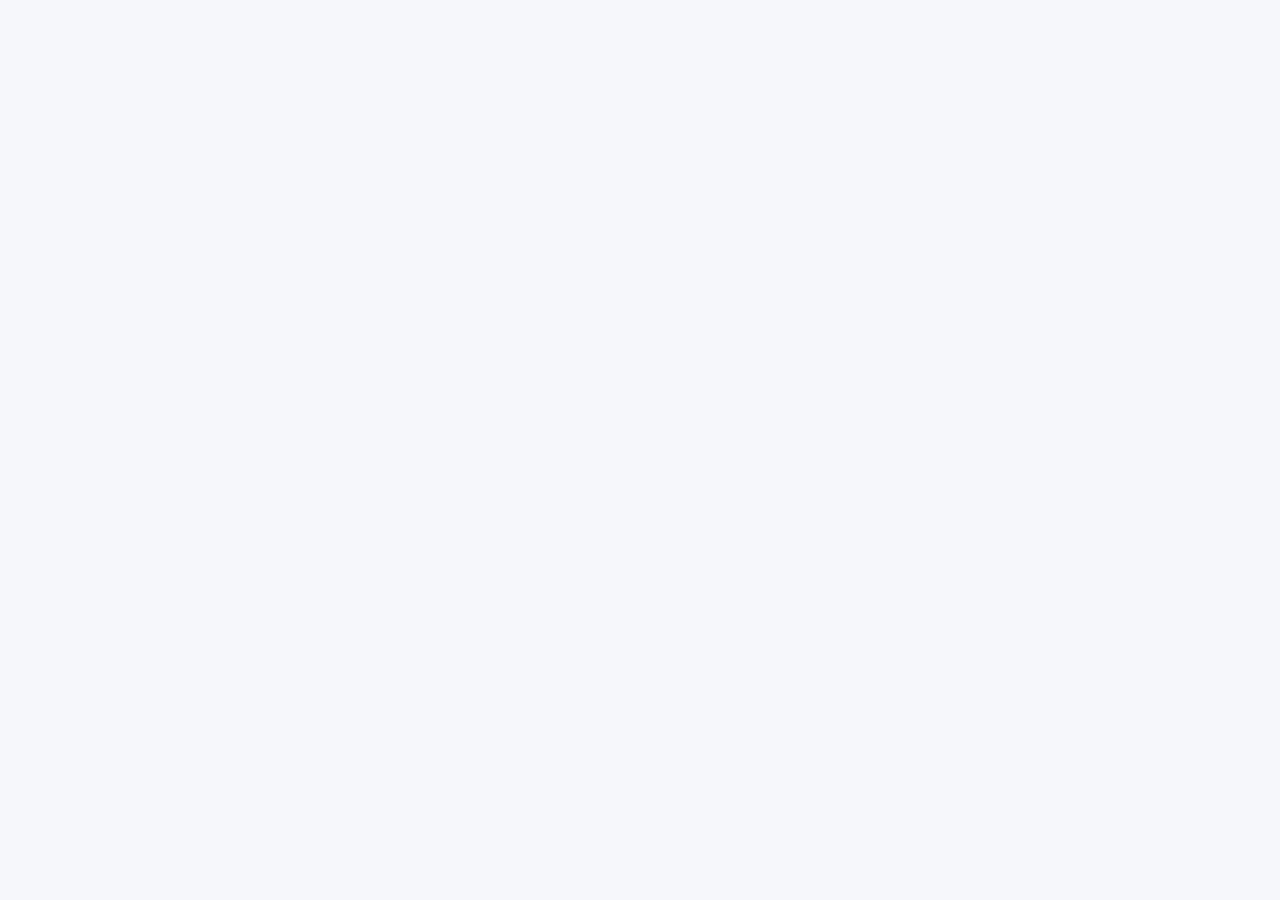
==== rw.html @ 8a46444a "Add Reading and Writing course" ====
<!doctype html>
<html lang="ru"><head>
<meta charset="utf-8"><meta name="viewport" content="width=device-width,initial-scale=1">
<meta name="theme-color" content="#0e1830">
<meta name="description" content="Reading & Writing для digital SAT с нуля: 12 навыков, задания на английском, объяснения на родном языке и два тренировочных модуля.">
<title>SAT Start — Reading & Writing</title>
<link rel="stylesheet" href="./rw.css">
</head><body><div id="rw-app"></div>
<script src="./rw-data.js" defer></script><script src="./rw.js" defer></script>
</body></html>
---- rw.css ----
@import url('https://fonts.googleapis.com/css2?family=DM+Sans:wght@400;500;600;700;800&family=Manrope:wght@400;500;600;700;800&display=swap');
:root{font-family:'DM Sans',Arial,sans-serif;color:#16213b;background:#f5f7fb;font-synthesis:none}
*{box-sizing:border-box}body{margin:0}button,select{font:inherit}button{cursor:pointer}a{color:inherit}
.layout{min-height:100vh;display:grid;grid-template-columns:244px minmax(0,1fr)}
.side{background:#0e1830;color:white;padding:26px 18px;display:flex;flex-direction:column;gap:26px}
.logo{font:800 23px Manrope,sans-serif;text-decoration:none;letter-spacing:-1px;display:flex;align-items:center;gap:10px}
.logo i{display:inline-grid;place-items:center;width:34px;height:34px;border-radius:12px;background:#7358ee;font-style:normal}
.nav{display:grid;gap:8px}.nav a,.nav button{border:0;background:transparent;color:#bbc5df;text-decoration:none;text-align:left;padding:13px 14px;border-radius:12px;font-weight:700}.nav .active,.nav a:hover,.nav button:hover{background:#27375c;color:white}
.side-note{margin-top:auto;color:#a8b4ce;font-size:13px;line-height:1.55;border-top:1px solid #33415e;padding-top:18px}
.main{max-width:1220px;width:100%;margin:auto;padding:28px 38px 60px}.top{display:flex;align-items:center;justify-content:space-between;gap:20px;margin-bottom:24px}.eyebrow,.tag{font-size:11px;letter-spacing:2px;text-transform:uppercase;font-weight:800;color:#765de6}.top select{background:white;border:1px solid #d9ddea;border-radius:12px;padding:10px 12px;color:#253354}
.hero{background:radial-gradient(circle at 84% 20%,#6e68d8 0,#323b8a 24%,#151d44 65%,#111831);color:white;border-radius:27px;padding:42px;position:relative;overflow:hidden;min-height:254px}.hero h1{font:800 clamp(32px,4vw,52px) Manrope,sans-serif;letter-spacing:-2px;line-height:1.13;margin:14px 0}.hero p{max-width:670px;color:#d5dcf6;line-height:1.6;margin:0 0 22px}.hero .eyebrow{color:#bdadff}.hero:after{content:'Aa';position:absolute;right:7%;top:14%;font:800 150px Manrope,sans-serif;color:#ffffff13;transform:rotate(-8deg);pointer-events:none}
.btn{border:0;background:#7359ed;color:white;border-radius:12px;padding:12px 18px;font-weight:800;box-shadow:0 5px 15px #705be630}.btn:hover{background:#6043e4}.btn.secondary{background:white;color:#283350;border:1px solid #dfe3ec;box-shadow:none}.btn.light{background:white;color:#2a256c;box-shadow:none}.btn:disabled{opacity:.48;cursor:not-allowed}
.section-head{display:flex;align-items:center;justify-content:space-between;margin:30px 0 16px;gap:15px}.section-head h2{font:800 25px Manrope,sans-serif;margin:0;letter-spacing:-.7px}.muted{color:#67748e;line-height:1.55}.section-head p{margin:5px 0 0;color:#73809b}
.stats{display:grid;grid-template-columns:repeat(3,1fr);gap:14px}.stat,.card,.panel{background:white;border:1px solid #e7eaf2;border-radius:18px;box-shadow:0 6px 22px #1d2a4d08}.stat{padding:20px}.stat b{display:block;font:800 30px Manrope,sans-serif;margin-top:7px}.stat small{color:#76839b;font-weight:700}
.grid{display:grid;grid-template-columns:repeat(2,minmax(0,1fr));gap:16px}.card{padding:22px}.card h3{font:800 20px Manrope,sans-serif;margin:12px 0 7px}.card p{margin:0 0 18px;color:#6d7890;line-height:1.55}.card .small{color:#795fe5;font-size:12px;font-weight:800;letter-spacing:1.3px;text-transform:uppercase}.card-footer{display:flex;align-items:center;justify-content:space-between;gap:12px}.progress{height:7px;background:#edf0f8;border-radius:99px;overflow:hidden;margin:14px 0}.progress span{display:block;height:100%;background:#765de6;border-radius:99px}
.skill-list{display:grid;grid-template-columns:repeat(3,minmax(0,1fr));gap:12px}.skill{padding:17px;text-align:left;background:white;border:1px solid #e4e8f2;border-radius:15px;color:#253354}.skill:hover{border-color:#7359ed;transform:translateY(-2px)}.skill strong,.skill small{display:block}.skill small{color:#73809b;margin-top:6px}.skill.done{border-color:#95d7c2;background:#f3fffa}
.panel{padding:28px;max-width:850px;margin:0 auto}.panel h1{font:800 clamp(27px,3vw,37px) Manrope,sans-serif;margin:10px 0}.panel .lead{font-size:17px;line-height:1.65;color:#66738e}.concept{background:#f1efff;border-radius:14px;padding:20px;line-height:1.65;margin:20px 0}.concept b{display:block;color:#5946c6;margin-bottom:4px}.exam-text{direction:ltr;text-align:left;line-height:1.78;font-size:18px;color:#21304b;background:#f7f9fd;padding:21px;border-radius:13px;white-space:pre-line;margin:18px 0}.question{direction:ltr;text-align:left;font-size:18px;font-weight:800;line-height:1.55}.answers{display:grid;gap:10px;margin:20px 0}.answer{width:100%;text-align:left;border:1px solid #dce2ee;border-radius:12px;background:white;padding:13px 15px;display:flex;gap:12px;align-items:flex-start;line-height:1.4;color:#1a2947}.answer:hover{border-color:#8c78ed}.answer.selected{border-color:#6f55e8;background:#f3efff}.answer.correct{border-color:#47af86;background:#e7f9f0}.answer.wrong{border-color:#e58080;background:#fff0f0}.letter{width:24px;height:24px;flex:none;border-radius:7px;background:#e9ecf7;color:#43506c;text-align:center;font-size:13px;line-height:24px;font-weight:800}
.feedback{padding:18px;border-radius:13px;background:#e8f8ef;color:#245c44;line-height:1.6;margin-bottom:16px}.feedback.bad{background:#fff1ed;color:#744336}.feedback strong{display:block;margin-bottom:7px}.actions{display:flex;gap:10px;flex-wrap:wrap;margin-top:22px}.strip{display:flex;align-items:center;justify-content:space-between;gap:15px;margin-bottom:18px}.timer{font:800 21px Manrope,sans-serif;color:#513ec5}.timer.low{color:#d44761}.bar{height:8px;border-radius:99px;background:#e7eaf3;overflow:hidden;margin:8px 0 24px}.bar span{display:block;height:100%;background:#7359ed}.review-row{padding:15px 0;border-bottom:1px solid #e5e8f0}.review-row b{display:block}.notice{padding:14px 16px;background:#edf4ff;border-radius:12px;color:#4e6485;line-height:1.55;margin:18px 0}.footer{color:#8490a4;font-size:12px;margin-top:35px;line-height:1.6}
@media(max-width:900px){.layout{display:block}.side{position:static;padding:16px;gap:10px}.nav{display:flex;overflow-x:auto}.nav a,.nav button{white-space:nowrap;padding:10px 12px}.side-note{display:none}.main{padding:22px 17px 50px}.skill-list{grid-template-columns:repeat(2,1fr)}}
@media(max-width:600px){.hero{padding:28px;min-height:0}.hero:after{font-size:110px;right:-5%}.stats,.grid,.skill-list{grid-template-columns:1fr}.panel{padding:20px}.top{margin-bottom:16px}}
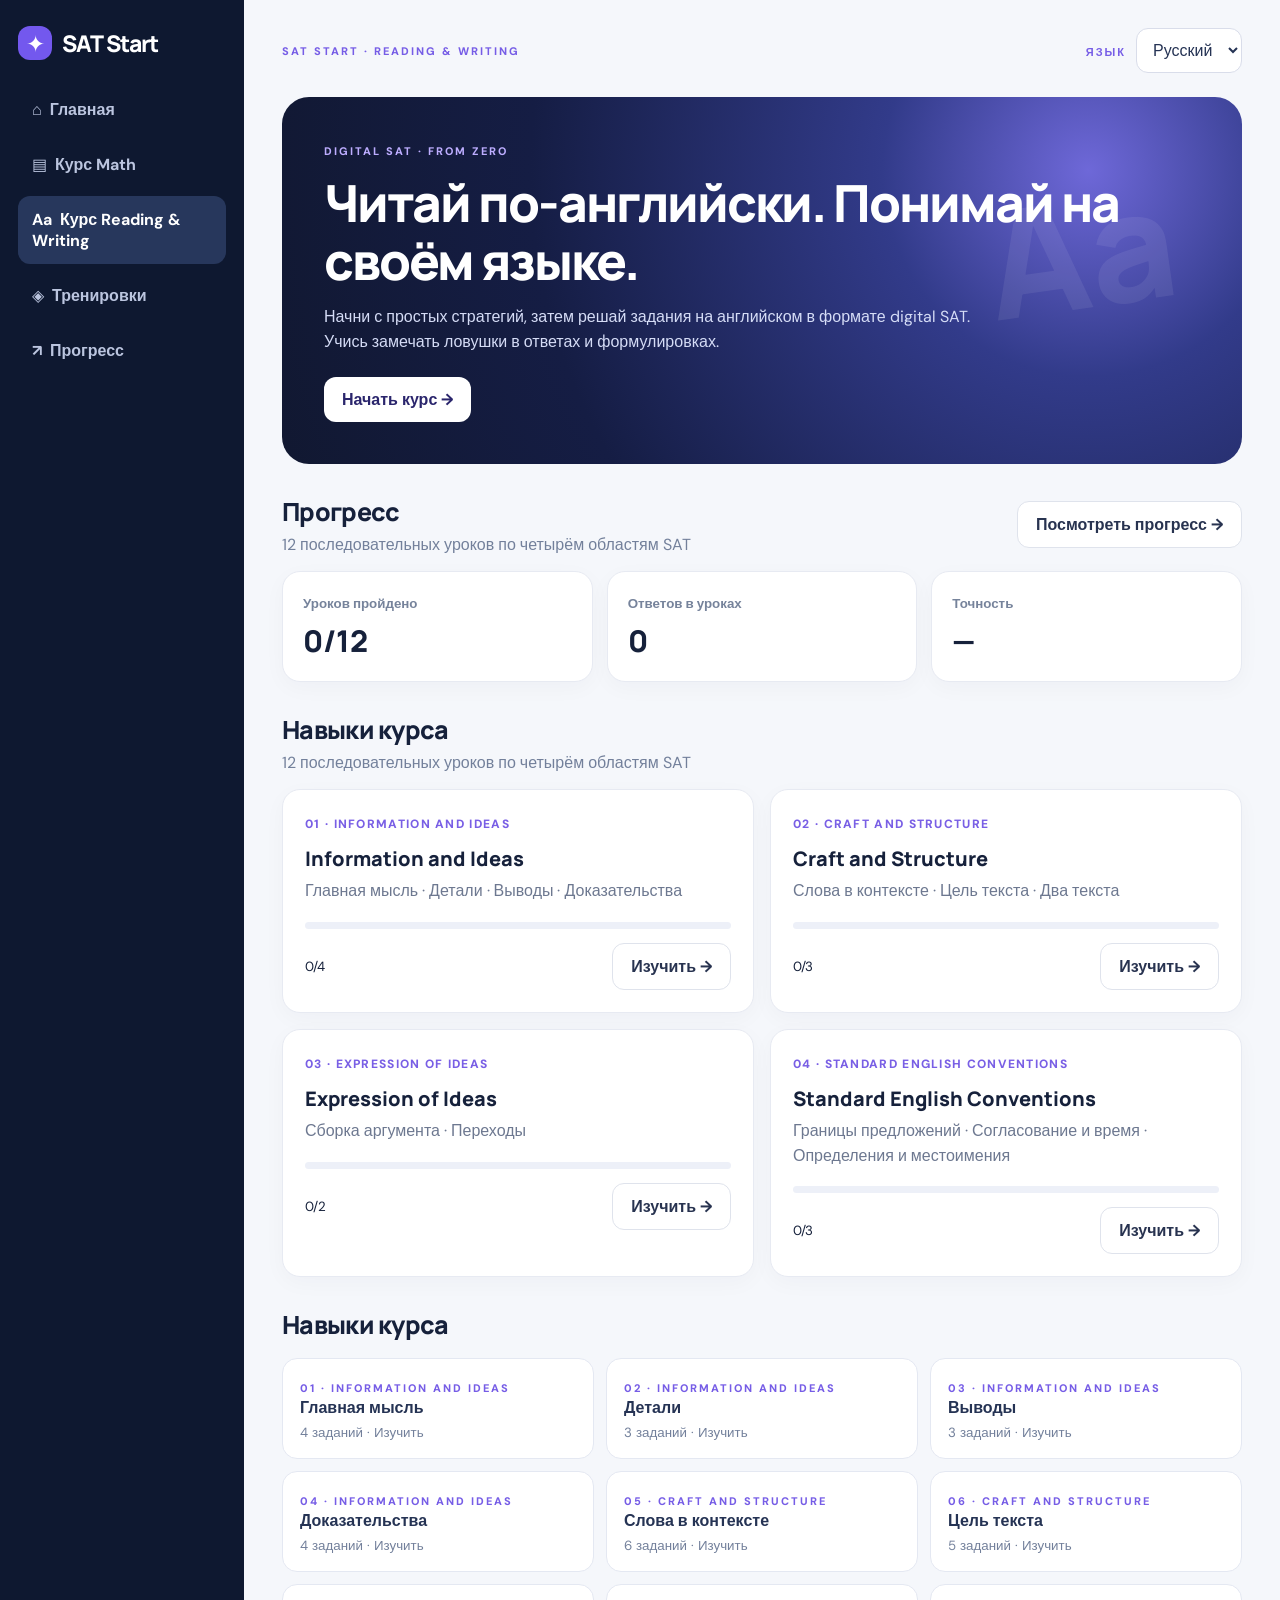
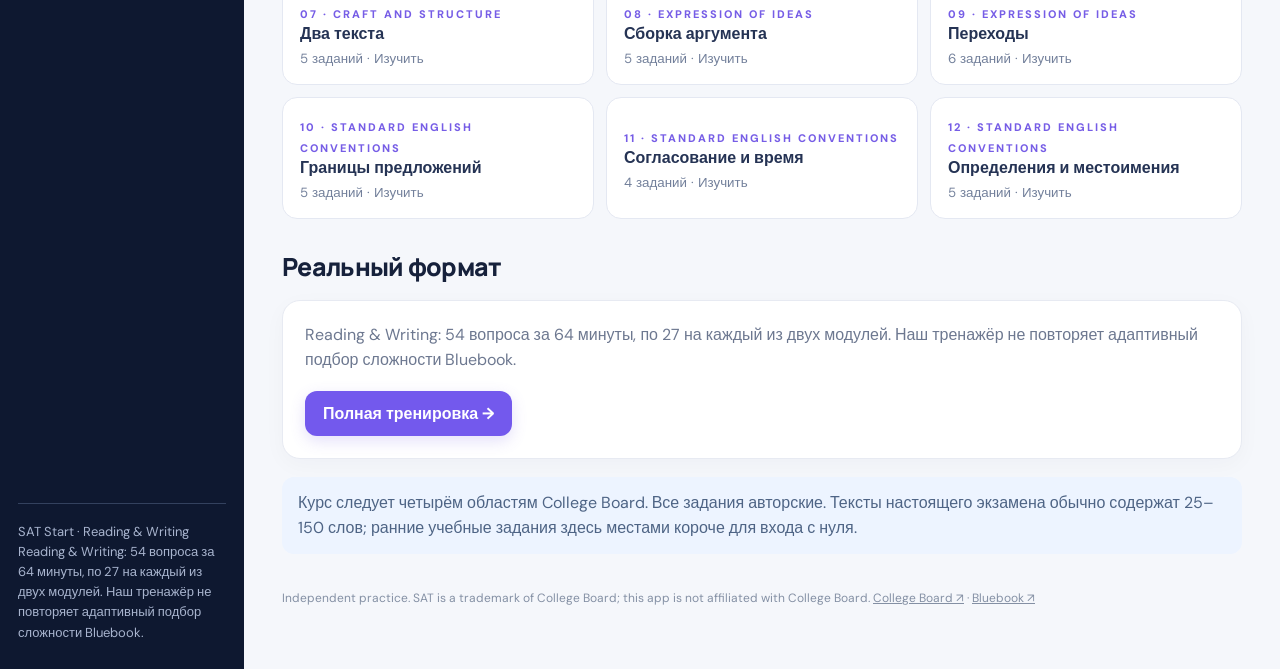
==== commit 7946594e: "Unify courses and add university study filters: rw.html" ====
--- a/rw.html
+++ b/rw.html
@@ -5,6 +5,7 @@
 <meta name="description" content="Reading & Writing для digital SAT с нуля: 12 навыков, задания на английском, объяснения на родном языке и два тренировочных модуля.">
 <title>SAT Start — Reading & Writing</title>
 <link rel="stylesheet" href="./rw.css">
+<link rel="stylesheet" href="./unified.css">
 </head><body><div id="rw-app"></div>
 <script src="./rw-data.js" defer></script><script src="./rw.js" defer></script>
 </body></html>
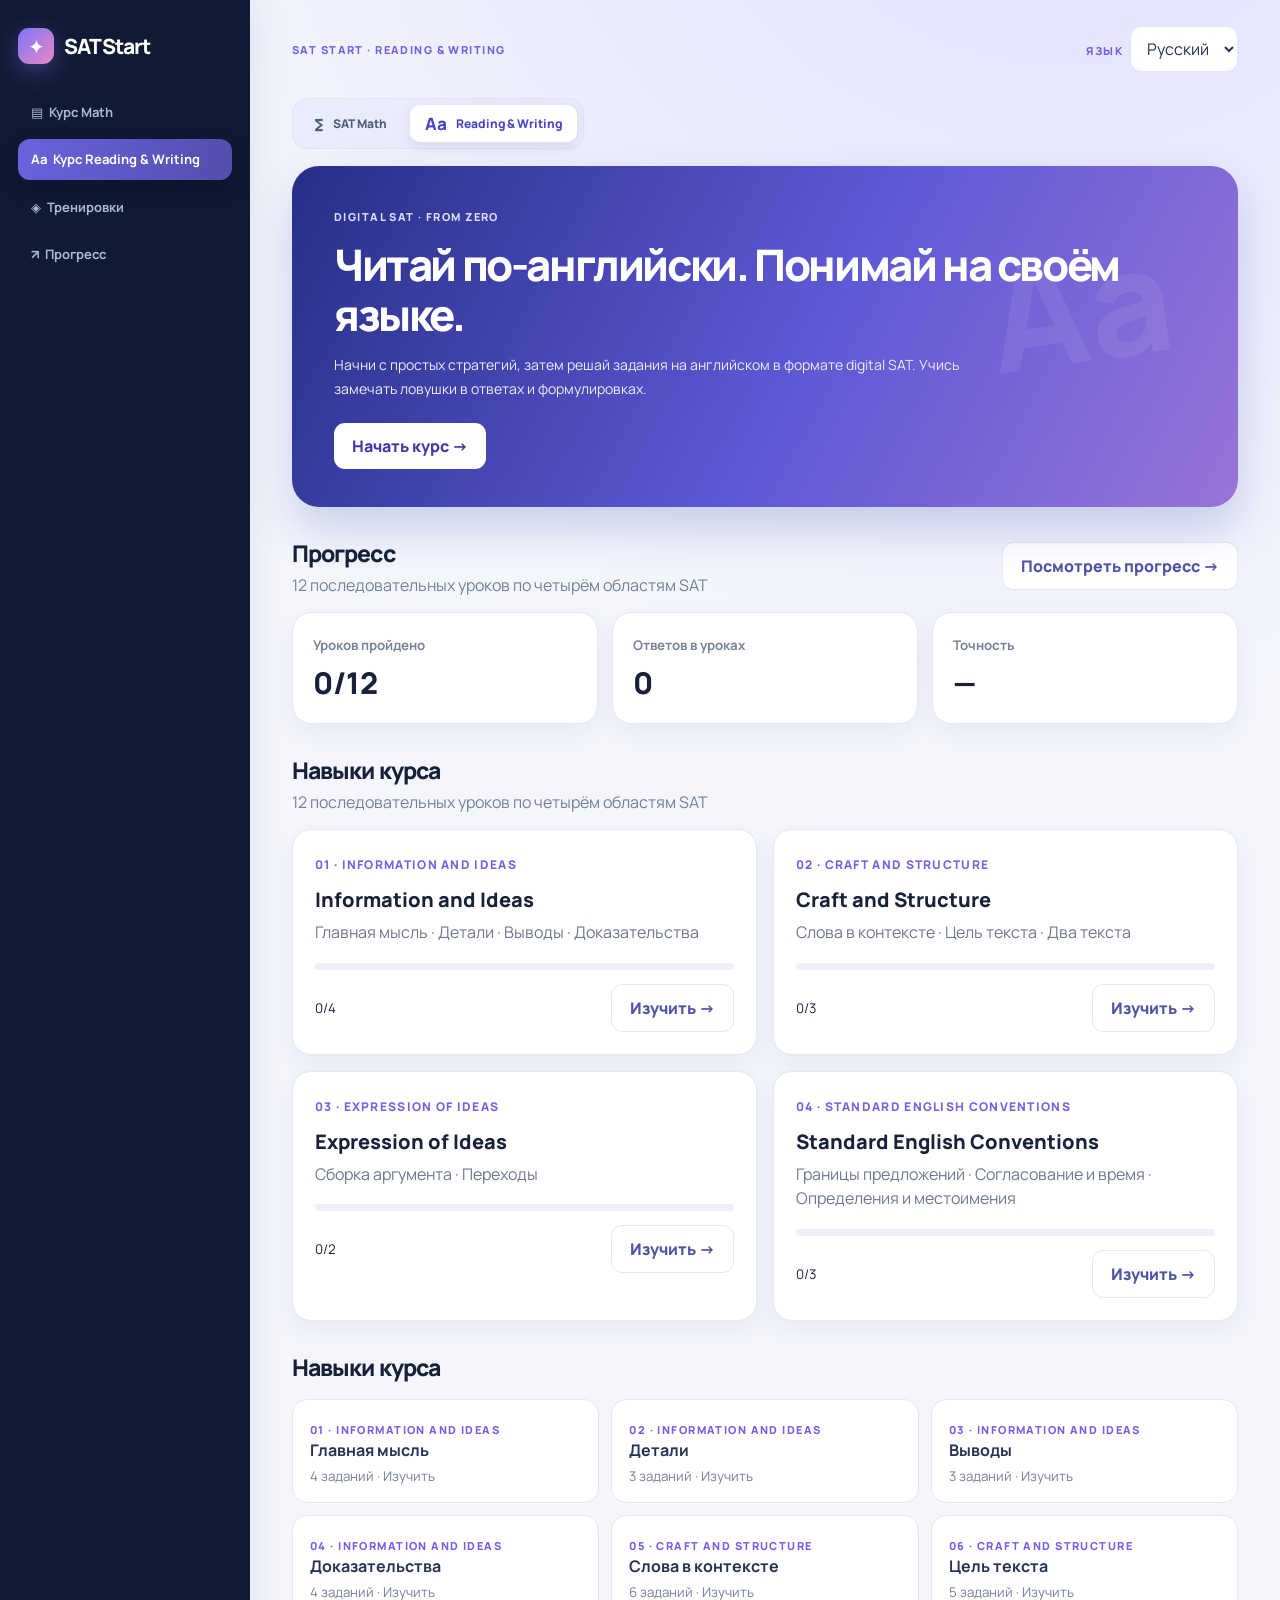
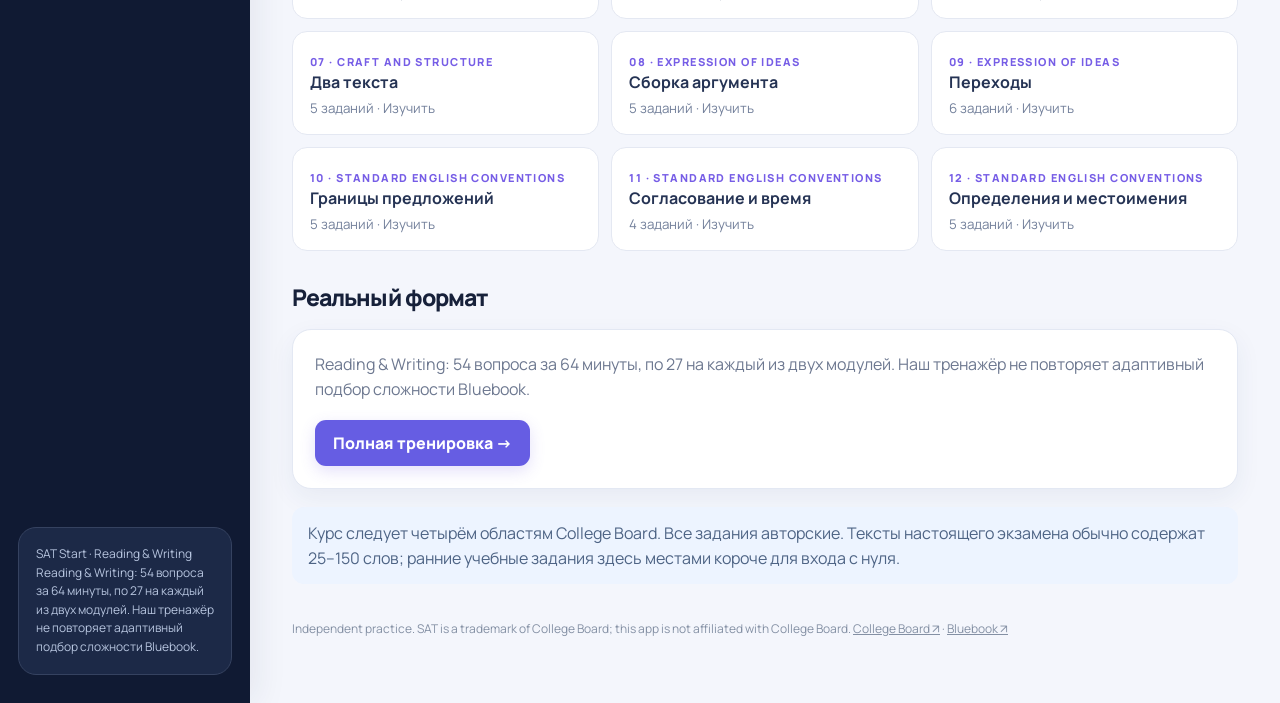
==== commit 4adca575: "Update SAT courses and project guide" ====
--- a/rw.html
+++ b/rw.html
@@ -7,6 +7,6 @@
 <link rel="stylesheet" href="./rw.css">
 <link rel="stylesheet" href="./unified.css">
 </head><body><div id="rw-app"></div>
-<script src="./rw-data.js" defer></script><script src="./rw.js" defer></script>
+<script src="./rw-data.js" defer></script><script src="./rw-extra.js" defer></script><script src="./rw.js" defer></script>
 </body></html>
 
--- a/unified.css
+++ b/unified.css
@@ -0,0 +1,22 @@
+:root{--canvas:#f4f6fc;--navy:#101a33;--purple:#665de3;--line:#e3e8f3;--text:#17213a;--muted:#718098;font-family:Manrope,'DM Sans',Arial,sans-serif;color:var(--text);background:var(--canvas)}
+body{background:radial-gradient(circle at 83% -12%,#dddfff 0,transparent 35%),var(--canvas)}
+.shell,.layout{display:grid;grid-template-columns:250px minmax(0,1fr);min-height:100vh}
+.sidebar,.side{background:var(--navy);color:#f9faff;padding:28px 18px;display:flex;flex-direction:column;gap:28px;box-shadow:8px 0 30px #1c2a4a12}
+.logo{font:800 21px Manrope,Arial,sans-serif;letter-spacing:-.055em;display:flex;align-items:center;gap:10px;color:#fff;text-decoration:none}
+.logo-mark,.logo i{display:grid;place-items:center;width:36px;height:36px;flex:none;border-radius:11px;background:linear-gradient(135deg,#7f76fa,#e688c4);box-shadow:0 7px 23px #776aff66;font-size:20px;color:#fff;font-style:normal}
+.nav{display:grid;gap:7px;scrollbar-width:none}.nav::-webkit-scrollbar{display:none}.nav button,.nav a{display:flex;align-items:center;gap:11px;width:100%;border:0;background:transparent;color:#aab7d6;text-align:start;text-decoration:none;padding:12px 13px;border-radius:12px;font-size:13px;font-weight:700;line-height:1.25}
+.nav button:hover,.nav a:hover{background:#283552;color:white}.nav button.active,.nav a.active{background:linear-gradient(100deg,#6963df,#544dac);color:#fff;box-shadow:0 9px 22px #080d2360}
+.side-note{margin-top:auto;background:#1c2947;color:#b7c5df;border:1px solid #354260;border-radius:18px;padding:17px;font-size:12px;line-height:1.55}
+.main{max-width:1430px;width:100%;margin:auto;padding:26px 42px 64px}.topbar,.top{display:flex;align-items:center;justify-content:space-between;gap:15px;margin:0 0 26px}.top select{background:#fff;border:1px solid var(--line);border-radius:12px;padding:10px 12px;color:#253354}
+.eyebrow,.tag{letter-spacing:.13em;text-transform:uppercase;font-weight:800}.hero{background:linear-gradient(118deg,#262f86 0%,#5e59d6 55%,#9874d8 100%);box-shadow:0 22px 45px #3440a837;color:white;border-radius:27px;min-height:282px;padding:38px 42px;position:relative;overflow:hidden}
+.hero h1{font:800 clamp(29px,3.4vw,47px) Manrope,Arial,sans-serif;letter-spacing:-.055em;line-height:1.14}.hero p{color:#eeeefe;font-size:14px;line-height:1.7}.layout .hero:after{content:'Aa';position:absolute;right:7%;top:12%;font:800 145px Manrope,Arial,sans-serif;color:#ffffff13;transform:rotate(-8deg);pointer-events:none}
+.hero .eyebrow{color:#dddfff}.btn,.primary,.secondary{font-weight:800;border-radius:11px}.btn{background:#665de3}.btn.light,.primary:not(.dark){background:#fff;color:#433aa2}.btn.secondary,.secondary{background:#fff;color:#4f55a4;border:1px solid var(--line)}
+.stat,.card,.panel,.course-card,.info-card,.roadmap-card,.lesson-panel,.lesson-aside,.settings-panel,.domain-score{border:1px solid var(--line);border-radius:19px;background:#fff;box-shadow:0 9px 26px #273f7010}
+.section-head h2{font:800 23px Manrope,Arial,sans-serif;letter-spacing:-.04em}.course-card,.card,.skill,.variant-card{transition:transform .18s,box-shadow .18s,border-color .18s}.course-card:hover,.card:hover,.skill:hover,.variant-card:hover{border-color:#bab8f4;box-shadow:0 17px 34px #273f7018}.course-card:hover,.skill:hover,.variant-card:hover{transform:translateY(-2px)}
+.course-switch{display:flex;align-items:center;gap:8px;margin:0 0 17px;padding:6px;background:#e9ecfa;border:1px solid #dfe4f3;border-radius:15px;width:max-content;max-width:100%;flex-wrap:wrap}.course-switch a{display:flex;align-items:center;gap:9px;padding:10px 15px;border-radius:10px;color:#515d7a;text-decoration:none;font-size:12px;font-weight:800;white-space:nowrap}.course-switch a:hover{background:#ffffffa8;color:#4d48bf}.course-switch a.active{background:#fff;color:#4c44c6;box-shadow:0 4px 14px #18235c17}.course-switch .switch-mark{font-size:17px;line-height:1}
+.university-search{display:grid;grid-template-columns:minmax(180px,1fr) minmax(200px,1fr) auto;gap:12px;align-items:end;margin:15px 0;padding:18px;background:#fff;border:1px solid var(--line);border-radius:18px}.university-search label{display:grid;gap:7px;color:#4a5671;font-size:12px;font-weight:800}.university-search input,.university-search select{width:100%;min-height:42px;padding:10px 12px;background:#fff;border:1px solid #d9deeb;border-radius:10px;color:#283751}.university-search output{color:#68758d;font-size:12px;font-weight:800;padding:0 2px 12px;white-space:nowrap}.university-table tr[hidden]{display:none}.uni-empty{padding:18px;color:#7d899d;text-align:center}
+.footer{line-height:1.6}button:focus-visible,a:focus-visible,input:focus-visible,select:focus-visible{outline:3px solid #a4a2fc;outline-offset:2px}
+@media(max-width:900px){.shell,.layout{display:block}.sidebar,.side{position:static;display:flex;flex-direction:row;align-items:center;padding:15px 18px;gap:15px;overflow:hidden}.logo{flex:none}.nav{display:flex;flex:1;overflow-x:auto;gap:4px}.nav button,.nav a{white-space:nowrap;padding:10px 11px;width:auto}.side-note,.side-bottom{display:none}.main{padding:22px 20px 50px}.university-search{grid-template-columns:1fr 1fr}.university-search output{grid-column:1/-1;padding:0}}
+@media(max-width:600px){.sidebar,.side{display:block}.logo{margin-bottom:12px}.nav{padding-bottom:3px}.main{padding:19px 16px 48px}.hero{padding:29px;min-height:0}.layout .hero:after{font-size:100px;right:-4%}.course-switch{width:100%;display:grid;grid-template-columns:1fr 1fr}.course-switch a{justify-content:center;padding:10px 7px;font-size:11px}.university-search{grid-template-columns:1fr}.university-search output{grid-column:auto}}
+@media(prefers-reduced-motion:reduce){*,*:before,*:after{transition:none!important;animation:none!important}}
+
